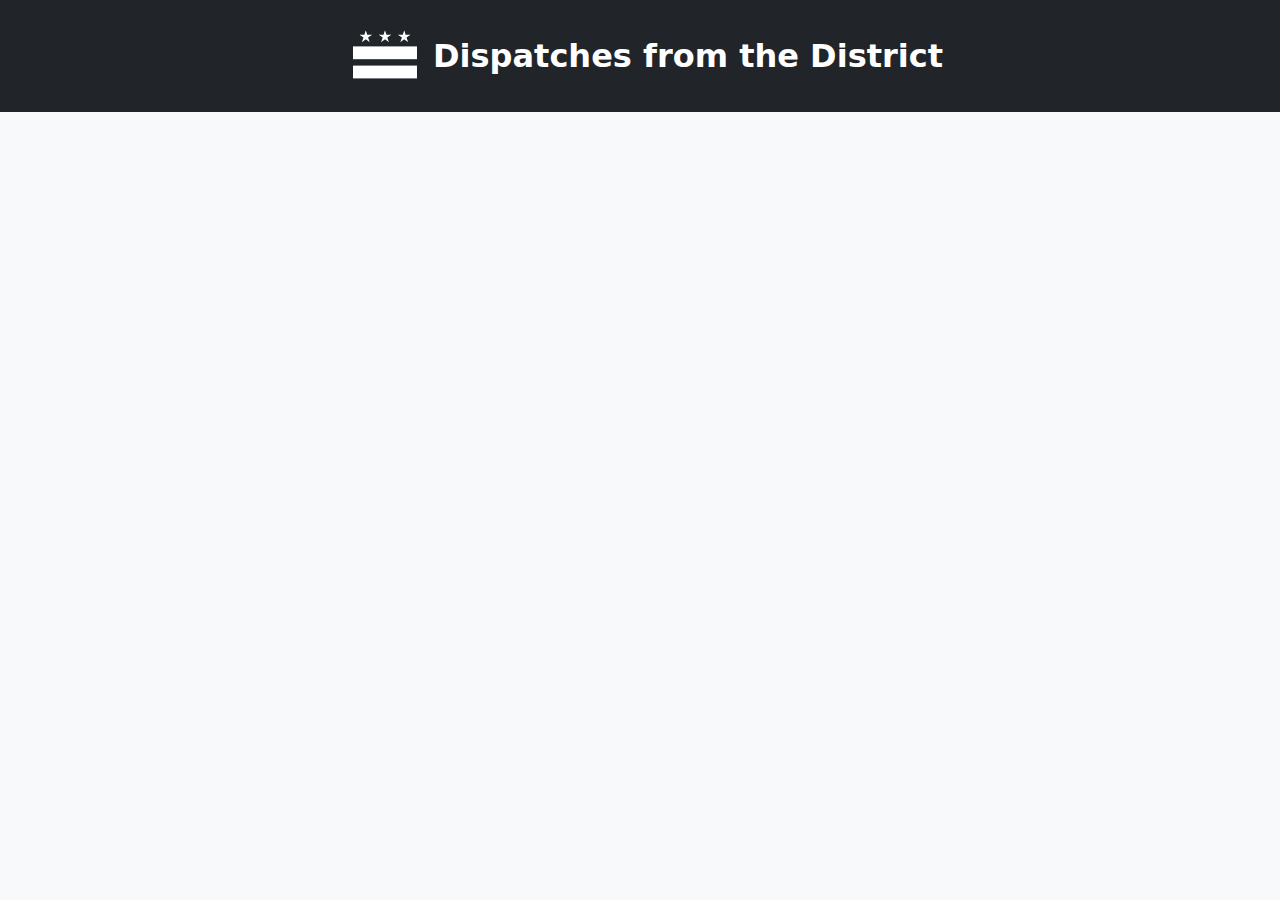
==== index.html @ f9728299 "depublish posts" ====
<!DOCTYPE html>
<html><head>
	<meta name="generator" content="Hugo 0.88.1" />
    <meta charset="utf-8">
    <meta name="viewport" content="width=device-width, initial-scale=1">
    <meta property="og:title" content="Dispatches From the District" />
    <meta property="og:type" content="article" />
    <meta property="og:url" content="https://dispatchesfromthedistrict.com/" />
    <meta property="og:image" content="https://dispatchesfromthedistrict.com" />
    <meta property="og:description" content="" />
    <meta property="og:site_name" content="Dispatches From the District" />
    <link rel="stylesheet" type="text/css" href="/css/bootstrap.css">
    <link rel="apple-touch-icon" sizes="180x180" href="/images/apple-touch-icon.png">
    <link rel="icon" type="image/png" sizes="32x32" href="/images/favicon-32x32.png">
    <link rel="icon" type="image/png" sizes="16x16" href="/images/favicon-16x16.png">
    <link rel="manifest" href="/images/site.webmanifest">
    <link rel="mask-icon" href="/images/safari-pinned-tab.svg" color="#990000">
    <meta name="msapplication-TileColor" content="#990000">
    <meta name="theme-color" content="#ffffff">
    
    
    <title>Dispatches From the District</title>
</head><body class="bg-light">
<div class="container-fluid bg-dark">
    <div class="row justify-content-center">
        <div class="col-md-12 justify-content-center d-flex">
            <nav class="navbar navbar-dark justify-content-center">
                <a class="navbar-brand display-2 m-0 m-md-3 p-md-0" href="https://dispatchesfromthedistrict.com" style="font-weight: 650;">
                    
                    <svg xmlns="http://www.w3.org/2000/svg" xmlns:xlink="http://www.w3.org/1999/xlink" height="4rem" width="4rem" viewBox="0 0 10 10">
                        <desc>Flag of Washington, D.C. (USA)</desc>
                        <defs>
                            <g id="star">
                                <g id="cone">
                                    <path id="triangle" d="M0,0 v1 h0.5 z" transform="translate(0,-1) rotate(18)"/>
                                    <use xlink:href="#triangle" transform="scale(-1,1)"/>
                                </g>
                                <use xlink:href="#cone" transform="rotate(72)"/>
                                <use xlink:href="#cone" transform="rotate(144)"/>
                                <use xlink:href="#cone" transform="rotate(216)"/>
                                <use xlink:href="#cone" transform="rotate(288)"/>
                            </g>
                        </defs>
                        <g fill="#fff">
                            <use xlink:href="#star" x="2"  y="2"/>
                            <use xlink:href="#star" x="5" y="2"/>
                            <use xlink:href="#star" x="8" y="2"/>
                            <rect height="2" width="10" y="3.5"/>
                            <rect height="2" width="10" y="6.5"/>
                        </g>
                    </svg>
                    
                </a>
                
                <a class="navbar-brand m-0 p-0" href="https://dispatchesfromthedistrict.com">
                    <h2 class="m-0 fw-bold">Dispatches from the District</h2>
                </a>
                

            </nav>
        </div>
    </div>
</div>

<div id="content">
<div id="home-jumbotron" class="jumbotron text-center">

</div>
<div class="container pt-4"><div class="row my-5 d-flex">
    
</div>
</div>





<!-- end layouts > index.html template //-->
</body>
</html>

        </div><script src="/js/feather.min.js"></script>
<script>
  feather.replace()
</script></body>
</html>
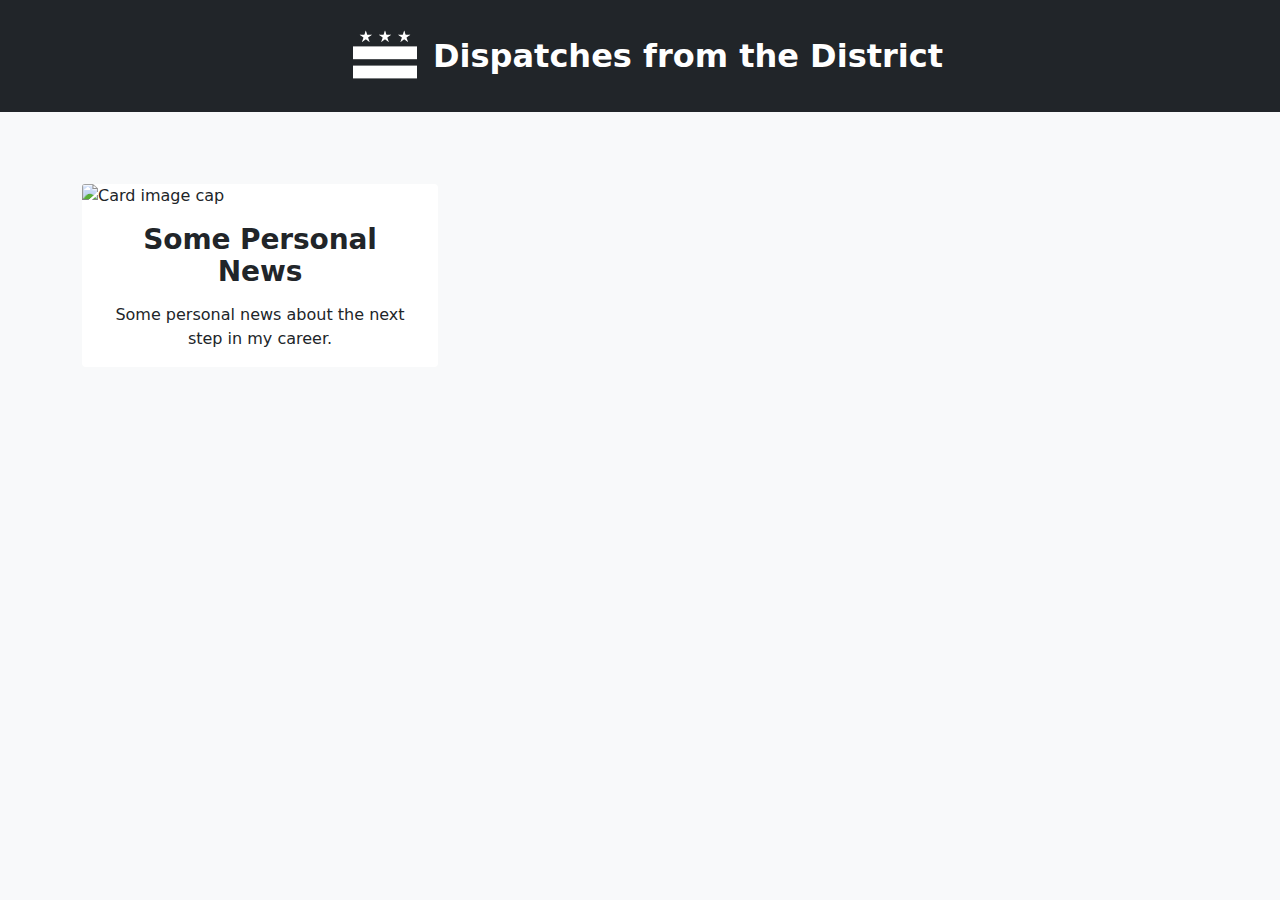
==== commit fffac8c7: "update posts" ====
--- a/index.html
+++ b/index.html
@@ -68,6 +68,28 @@
 </div>
 <div class="container pt-4"><div class="row my-5 d-flex">
     
+        
+            <div class="col-12 col-md-4 mb-2 mb-md-0">
+                <a href="/posts/some-personal-news/" class="text-decoration-none text-dark">
+                    <div class="card h-100 border-0">
+                        
+    
+        
+        <img class="card-img-top" src="https://dispatchesfromthedistrict.com/images/pk-infinite-loop-cropped_hu535661bce2c742bf7a0f6a055ac0b6d1_1352244_1280x720_fill_q75_h2_box_smart1.webp" alt="Card image cap">
+    
+                        <div class="card-body d-flex flex-column text-center">
+                            <h3 class="card-title" style="font-weight: 700; line-height: 1.125; letter-spacing: -.004em;">Some Personal News</h3>
+                            <p class="card-text mt-2">
+                                
+                                    Some personal news about the next step in my career.
+                                
+                            </p>
+                        </div>
+                    </div>
+                </a>
+            </div>
+        
+    
 </div>
 </div>
 
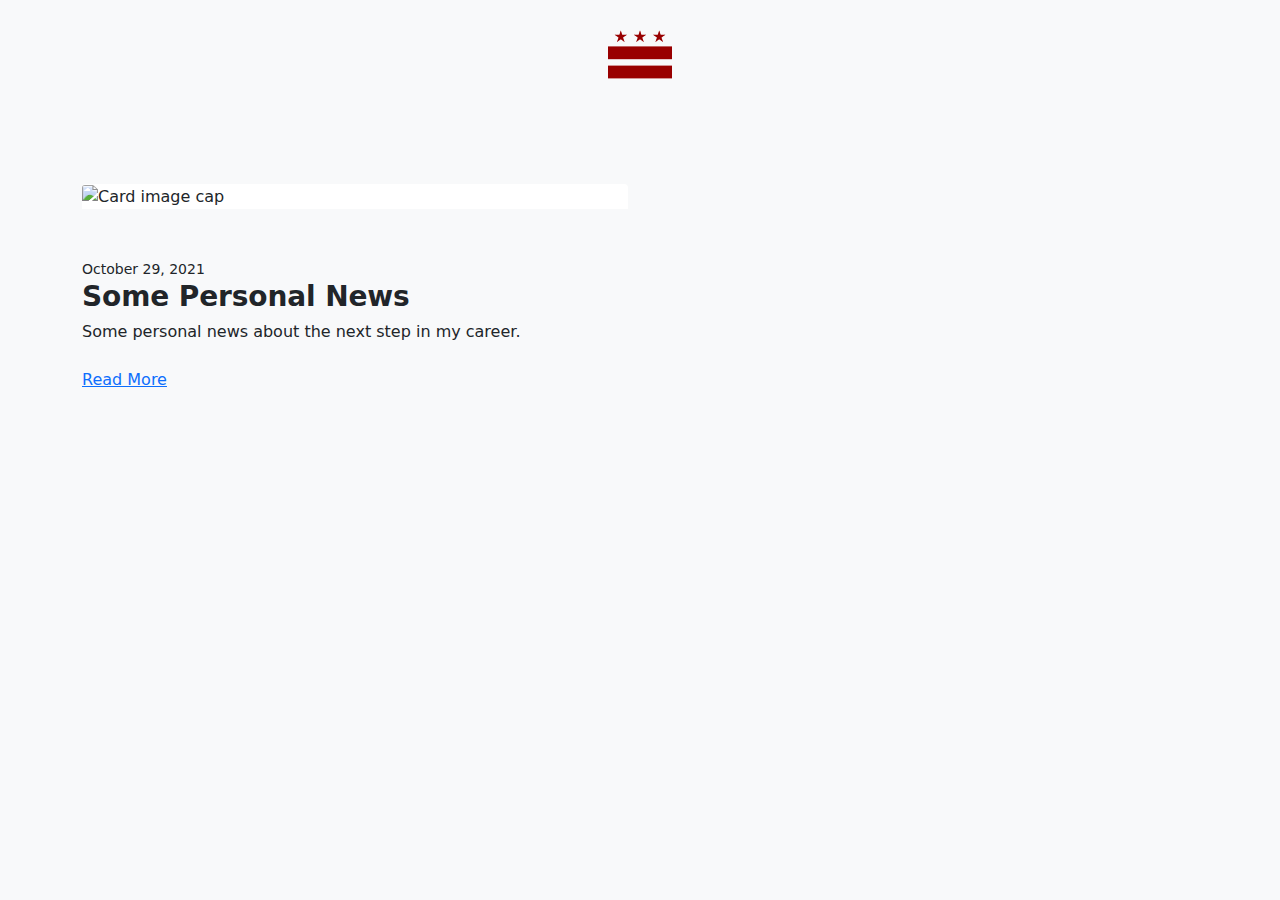
==== commit 43921876: "update blog" ====
--- a/index.html
+++ b/index.html
@@ -3,30 +3,26 @@
 	<meta name="generator" content="Hugo 0.88.1" />
     <meta charset="utf-8">
     <meta name="viewport" content="width=device-width, initial-scale=1">
-    <meta property="og:title" content="Dispatches From the District" />
-    <meta property="og:type" content="article" />
-    <meta property="og:url" content="https://dispatchesfromthedistrict.com/" />
-    <meta property="og:image" content="https://dispatchesfromthedistrict.com" />
-    <meta property="og:description" content="" />
-    <meta property="og:site_name" content="Dispatches From the District" />
     <link rel="stylesheet" type="text/css" href="/css/bootstrap.css">
     <link rel="apple-touch-icon" sizes="180x180" href="/images/apple-touch-icon.png">
     <link rel="icon" type="image/png" sizes="32x32" href="/images/favicon-32x32.png">
     <link rel="icon" type="image/png" sizes="16x16" href="/images/favicon-16x16.png">
     <link rel="manifest" href="/images/site.webmanifest">
     <link rel="mask-icon" href="/images/safari-pinned-tab.svg" color="#990000">
-    <meta name="msapplication-TileColor" content="#990000">
-    <meta name="theme-color" content="#ffffff">
+    <meta property="og:title" content="Dispatches From the District" />
+<meta property="og:type" content="article" />
+<meta property="og:url" content="https://dispatchesfromthedistrict.com/" />
+<meta property="og:description" content="" />
+<meta property="og:site_name" content="Dispatches From the District" />
     
     
     <title>Dispatches From the District</title>
 </head><body class="bg-light">
-<div class="container-fluid bg-dark">
+<div class="container-fluid bg-light">
     <div class="row justify-content-center">
         <div class="col-md-12 justify-content-center d-flex">
-            <nav class="navbar navbar-dark justify-content-center">
+            <nav class="navbar navbar-light justify-content-center">
                 <a class="navbar-brand display-2 m-0 m-md-3 p-md-0" href="https://dispatchesfromthedistrict.com" style="font-weight: 650;">
-                    
                     <svg xmlns="http://www.w3.org/2000/svg" xmlns:xlink="http://www.w3.org/1999/xlink" height="4rem" width="4rem" viewBox="0 0 10 10">
                         <desc>Flag of Washington, D.C. (USA)</desc>
                         <defs>
@@ -41,7 +37,7 @@
                                 <use xlink:href="#cone" transform="rotate(288)"/>
                             </g>
                         </defs>
-                        <g fill="#fff">
+                        <g fill="#990000">
                             <use xlink:href="#star" x="2"  y="2"/>
                             <use xlink:href="#star" x="5" y="2"/>
                             <use xlink:href="#star" x="8" y="2"/>
@@ -49,19 +45,11 @@
                             <rect height="2" width="10" y="6.5"/>
                         </g>
                     </svg>
-                    
                 </a>
-                
-                <a class="navbar-brand m-0 p-0" href="https://dispatchesfromthedistrict.com">
-                    <h2 class="m-0 fw-bold">Dispatches from the District</h2>
-                </a>
-                
-
             </nav>
         </div>
     </div>
 </div>
-
 <div id="content">
 <div id="home-jumbotron" class="jumbotron text-center">
 
@@ -69,21 +57,26 @@
 <div class="container pt-4"><div class="row my-5 d-flex">
     
         
-            <div class="col-12 col-md-4 mb-2 mb-md-0">
+            <div class="col-12 col-md-6 mb-2 mb-md-0">
                 <a href="/posts/some-personal-news/" class="text-decoration-none text-dark">
                     <div class="card h-100 border-0">
                         
     
         
-        <img class="card-img-top" src="https://dispatchesfromthedistrict.com/images/pk-infinite-loop-cropped_hu535661bce2c742bf7a0f6a055ac0b6d1_1352244_1280x720_fill_q75_h2_box_smart1.webp" alt="Card image cap">
+        <img class="card-img-top" src="https://dispatchesfromthedistrict.com/images/pk-infinite-loop_hua11f6ed1918bb7b8d4600bb81c960cae_3113049_1280x720_fill_q75_h2_box_smart1.webp" alt="Card image cap">
     
-                        <div class="card-body d-flex flex-column text-center">
-                            <h3 class="card-title" style="font-weight: 700; line-height: 1.125; letter-spacing: -.004em;">Some Personal News</h3>
-                            <p class="card-text mt-2">
+                        
+                        
+
+                        <div class="card-body d-flex flex-column text-left py-5 bg-light px-0">
+                            <time datetime="2021-10-29" class="mb-1" style="line-height: 1.28577; font-weight: 300; font-size: 14px;">October 29, 2021</time>
+                            <h3 class="card-title" style="font-weight: 600; line-height: 1.125; letter-spacing: -.004em;">Some Personal News</h3>
+                            <p class="card-text">
                                 
                                     Some personal news about the next step in my career.
                                 
                             </p>
+                            <a href="/posts/some-personal-news/" class="mt-4">Read More</a>
                         </div>
                     </div>
                 </a>
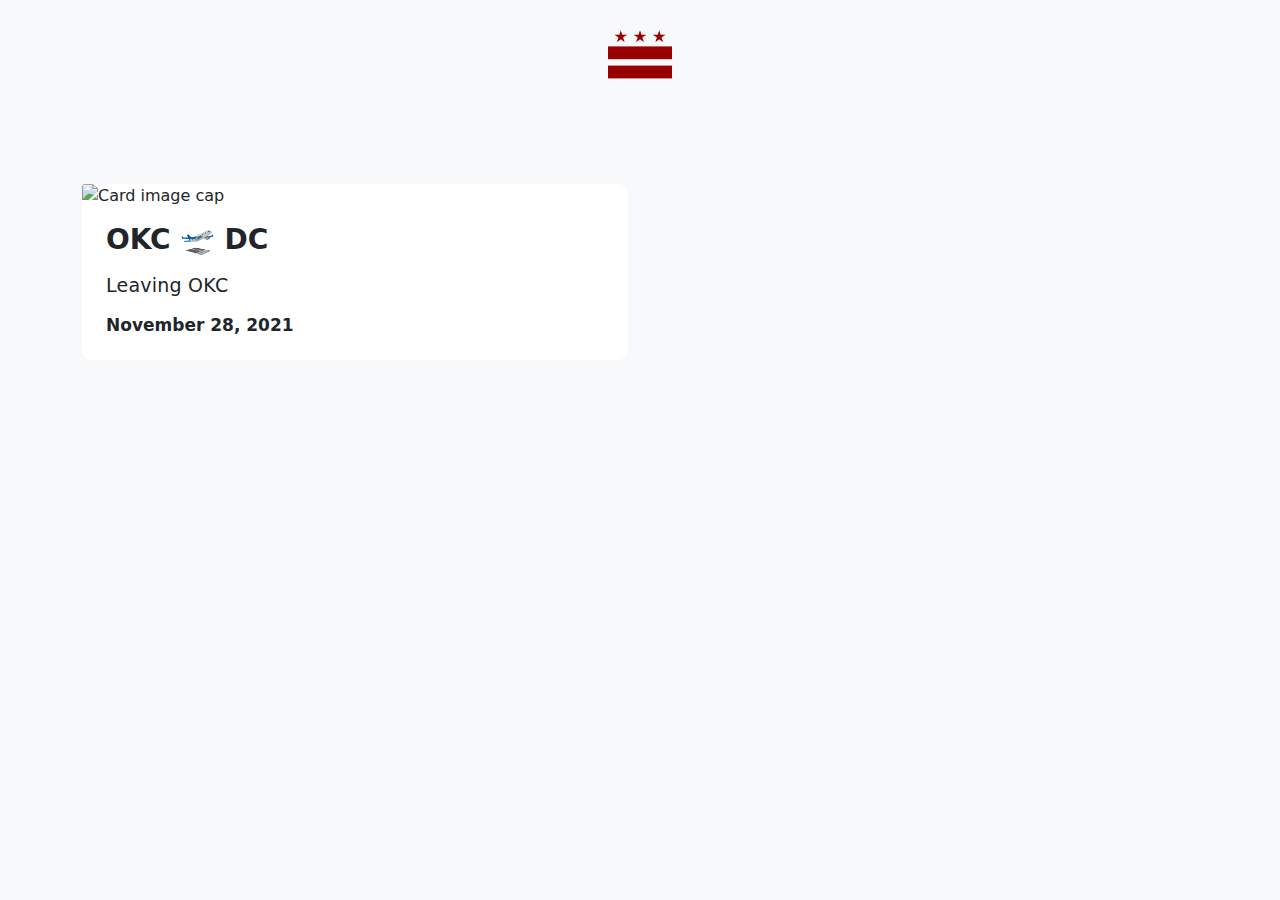
==== commit 8f287058: "site updates" ====
--- a/index.html
+++ b/index.html
@@ -4,6 +4,7 @@
     <meta charset="utf-8">
     <meta name="viewport" content="width=device-width, initial-scale=1">
     <link rel="stylesheet" type="text/css" href="/css/bootstrap.css">
+    <link rel="stylesheet" type="text/css" href="/css/theme.css">
     <link rel="apple-touch-icon" sizes="180x180" href="/images/apple-touch-icon.png">
     <link rel="icon" type="image/png" sizes="32x32" href="/images/favicon-32x32.png">
     <link rel="icon" type="image/png" sizes="16x16" href="/images/favicon-16x16.png">
@@ -17,12 +18,16 @@
     
     
     <title>Dispatches From the District</title>
-</head><body class="bg-light">
-<div class="container-fluid bg-light">
+</head>
+    <body class="bg-light">
+    
+    <div class="container-fluid bg-light">
+
     <div class="row justify-content-center">
         <div class="col-md-12 justify-content-center d-flex">
             <nav class="navbar navbar-light justify-content-center">
                 <a class="navbar-brand display-2 m-0 m-md-3 p-md-0" href="https://dispatchesfromthedistrict.com" style="font-weight: 650;">
+                    
                     <svg xmlns="http://www.w3.org/2000/svg" xmlns:xlink="http://www.w3.org/1999/xlink" height="4rem" width="4rem" viewBox="0 0 10 10">
                         <desc>Flag of Washington, D.C. (USA)</desc>
                         <defs>
@@ -45,8 +50,10 @@
                             <rect height="2" width="10" y="6.5"/>
                         </g>
                     </svg>
+                    
                 </a>
             </nav>
+
         </div>
     </div>
 </div>
@@ -58,25 +65,24 @@
     
         
             <div class="col-12 col-md-6 mb-2 mb-md-0">
-                <a href="/posts/some-personal-news/" class="text-decoration-none text-dark">
-                    <div class="card h-100 border-0">
+                <a href="/posts/moving-to-dc/" class="text-decoration-none text-dark">
+                    <div class="card h-100 border-0" style="border-radius: 10px;">
                         
     
         
-        <img class="card-img-top" src="https://dispatchesfromthedistrict.com/images/pk-infinite-loop_hua11f6ed1918bb7b8d4600bb81c960cae_3113049_1280x720_fill_q75_h2_box_smart1.webp" alt="Card image cap">
+        <img class="card-img-top" src="https://dispatchesfromthedistrict.com/images/okc-skydance-bridge-bw-small_hu575a8525c29c2696e392112ca3502653_897108_1280x720_fill_q75_h2_box_smart1.webp" alt="Card image cap">
     
                         
                         
 
-                        <div class="card-body d-flex flex-column text-left py-5 bg-light px-0">
-                            <time datetime="2021-10-29" class="mb-1" style="line-height: 1.28577; font-weight: 300; font-size: 14px;">October 29, 2021</time>
-                            <h3 class="card-title" style="font-weight: 600; line-height: 1.125; letter-spacing: -.004em;">Some Personal News</h3>
-                            <p class="card-text">
+                        <div class="card-body d-flex flex-column text-left bg-light px-0 bg-white my-0 mx-4">
+                            <h3 class="card-title" style="font-weight: 600; line-height: 1.125; letter-spacing: -.004em;">OKC 🛫 DC</h3>
+                            <p class="card-text my-2">
                                 
-                                    Some personal news about the next step in my career.
+                                    Leaving OKC
                                 
                             </p>
-                            <a href="/posts/some-personal-news/" class="mt-4">Read More</a>
+                            <time datetime="2021-11-28" class="my-2" style="line-height: 1.28577; font-weight: 600; font-size: 17px;">November 28, 2021</time>
                         </div>
                     </div>
                 </a>
--- a/css/theme.css
+++ b/css/theme.css
@@ -0,0 +1,14 @@
+img {
+    max-width: 100%;
+}
+
+p {
+    font-size: 19px;
+    line-height: 1.4211;
+    font-weight: 400;
+    letter-spacing: .012em;
+}
+
+bg-gray {
+    background-color: #f5f5f7;
+}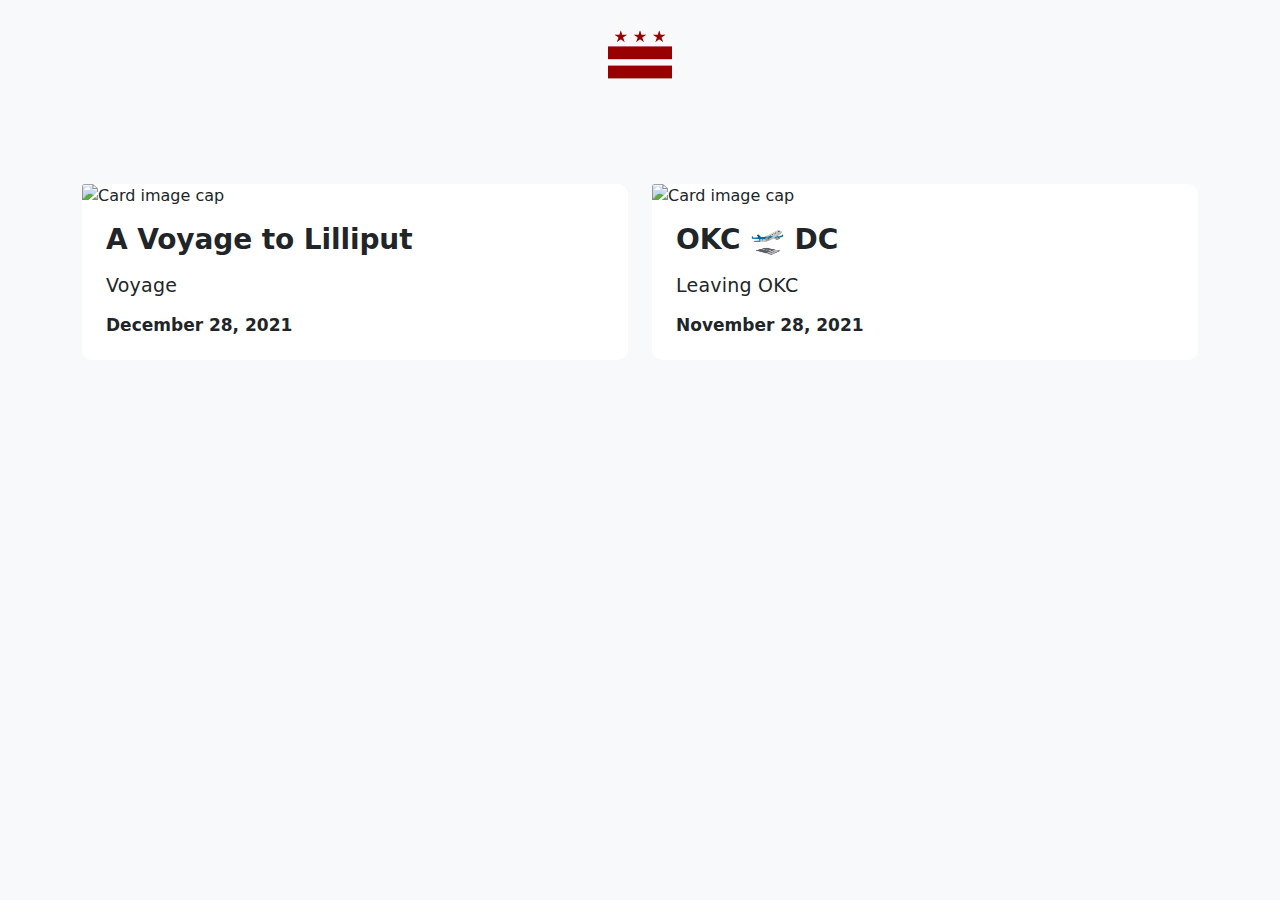
==== commit 113f0e21: "new post" ====
--- a/index.html
+++ b/index.html
@@ -1,6 +1,6 @@
 <!DOCTYPE html>
 <html><head>
-	<meta name="generator" content="Hugo 0.88.1" />
+	<meta name="generator" content="Hugo 0.91.2" />
     <meta charset="utf-8">
     <meta name="viewport" content="width=device-width, initial-scale=1">
     <link rel="stylesheet" type="text/css" href="/css/bootstrap.css">
@@ -65,6 +65,32 @@
     
         
             <div class="col-12 col-md-6 mb-2 mb-md-0">
+                <a href="/posts/voyage/" class="text-decoration-none text-dark">
+                    <div class="card h-100 border-0" style="border-radius: 10px;">
+                        
+    
+        
+        <img class="card-img-top" src="https://dispatchesfromthedistrict.com/images/okc-skydance-bridge-bw-small_hu575a8525c29c2696e392112ca3502653_897108_1280x720_fill_q75_h2_box_smart1.webp" alt="Card image cap">
+    
+                        
+                        
+
+                        <div class="card-body d-flex flex-column text-left bg-light px-0 bg-white my-0 mx-4">
+                            <h3 class="card-title" style="font-weight: 600; line-height: 1.125; letter-spacing: -.004em;">A Voyage to Lilliput</h3>
+                            <p class="card-text my-2">
+                                
+                                    Voyage
+                                
+                            </p>
+                            <time datetime="2021-12-28" class="my-2" style="line-height: 1.28577; font-weight: 600; font-size: 17px;">December 28, 2021</time>
+                        </div>
+                    </div>
+                </a>
+            </div>
+        
+    
+        
+            <div class="col-12 col-md-6 mb-2 mb-md-0">
                 <a href="/posts/moving-to-dc/" class="text-decoration-none text-dark">
                     <div class="card h-100 border-0" style="border-radius: 10px;">
                         
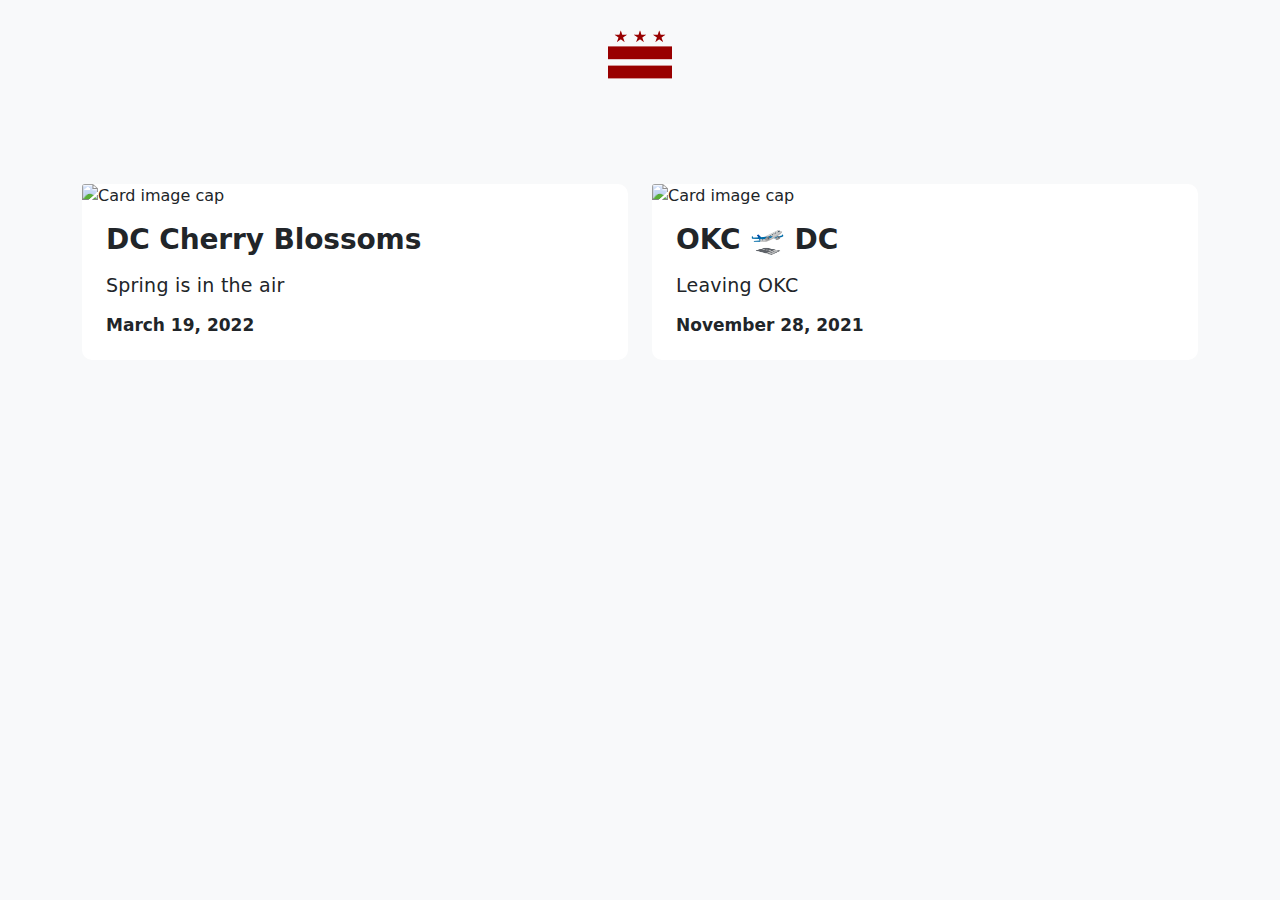
==== commit 42633205: "new post" ====
--- a/index.html
+++ b/index.html
@@ -1,6 +1,6 @@
 <!DOCTYPE html>
 <html><head>
-	<meta name="generator" content="Hugo 0.91.2" />
+	<meta name="generator" content="Hugo 0.94.2" />
     <meta charset="utf-8">
     <meta name="viewport" content="width=device-width, initial-scale=1">
     <link rel="stylesheet" type="text/css" href="/css/bootstrap.css">
@@ -65,24 +65,24 @@
     
         
             <div class="col-12 col-md-6 mb-2 mb-md-0">
-                <a href="/posts/voyage/" class="text-decoration-none text-dark">
+                <a href="/posts/dc-cherry-blossoms-photos/" class="text-decoration-none text-dark">
                     <div class="card h-100 border-0" style="border-radius: 10px;">
                         
     
         
-        <img class="card-img-top" src="https://dispatchesfromthedistrict.com/images/okc-skydance-bridge-bw-small_hu575a8525c29c2696e392112ca3502653_897108_1280x720_fill_q75_h2_box_smart1.webp" alt="Card image cap">
+        <img class="card-img-top" src="https://dispatchesfromthedistrict.com/images/2022/03/cherry-1_hufd91dd012b7d4f7cd12350f907aefa4e_5460797_1280x720_fill_q75_h2_box_smart1.webp" alt="Card image cap">
     
                         
                         
 
                         <div class="card-body d-flex flex-column text-left bg-light px-0 bg-white my-0 mx-4">
-                            <h3 class="card-title" style="font-weight: 600; line-height: 1.125; letter-spacing: -.004em;">A Voyage to Lilliput</h3>
+                            <h3 class="card-title" style="font-weight: 600; line-height: 1.125; letter-spacing: -.004em;">DC Cherry Blossoms</h3>
                             <p class="card-text my-2">
                                 
-                                    Voyage
+                                    Spring is in the air
                                 
                             </p>
-                            <time datetime="2021-12-28" class="my-2" style="line-height: 1.28577; font-weight: 600; font-size: 17px;">December 28, 2021</time>
+                            <time datetime="2022-03-19" class="my-2" style="line-height: 1.28577; font-weight: 600; font-size: 17px;">March 19, 2022</time>
                         </div>
                     </div>
                 </a>
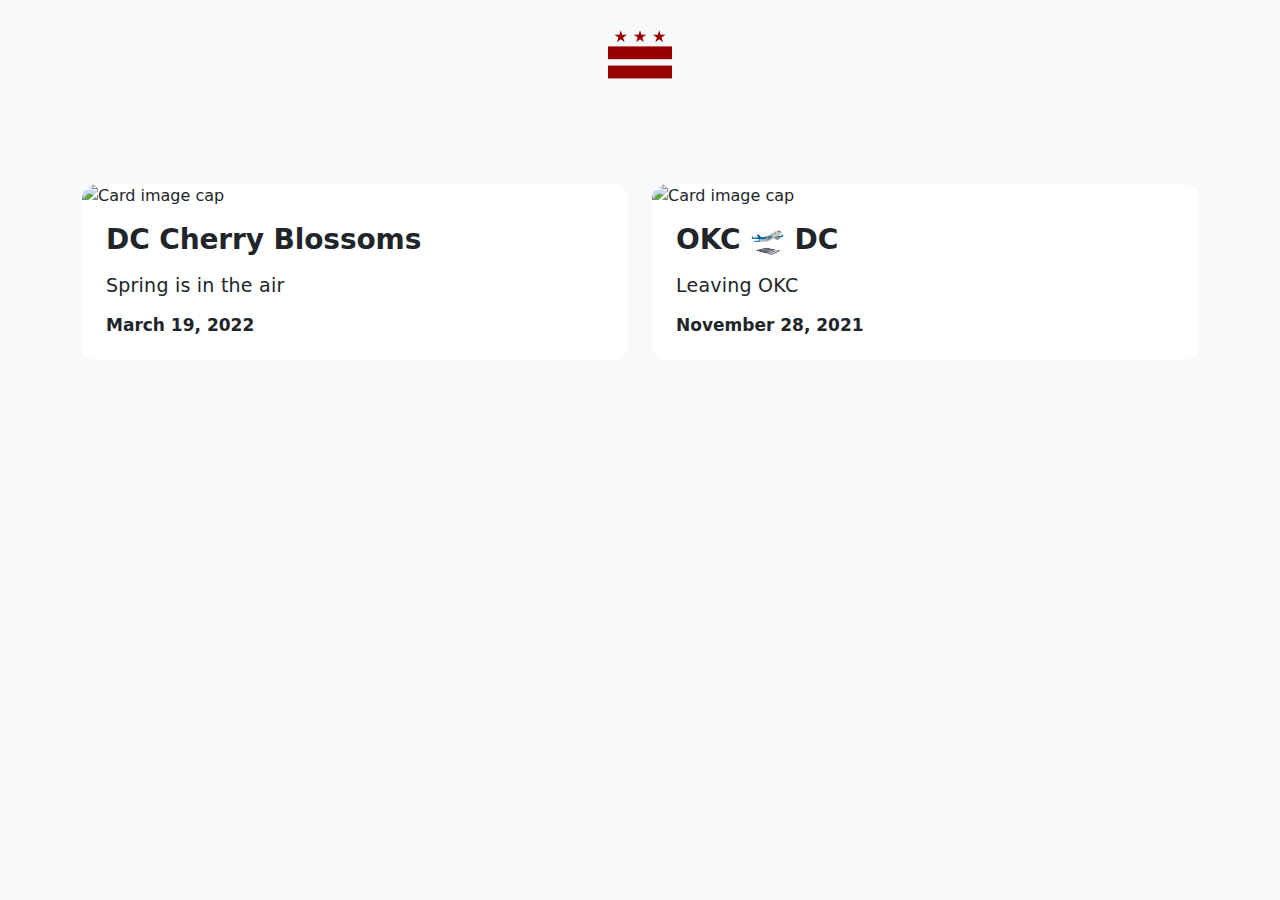
==== commit eefa0856: "radius fixes" ====
--- a/index.html
+++ b/index.html
@@ -66,11 +66,11 @@
         
             <div class="col-12 col-md-6 mb-2 mb-md-0">
                 <a href="/posts/dc-cherry-blossoms-photos/" class="text-decoration-none text-dark">
-                    <div class="card h-100 border-0" style="border-radius: 10px;">
+                    <div class="card h-100 border-0" style="border-radius: 15px;">
                         
     
         
-        <img class="card-img-top" src="https://dispatchesfromthedistrict.com/images/2022/03/cherry-1_hufd91dd012b7d4f7cd12350f907aefa4e_5460797_1280x720_fill_q75_h2_box_smart1.webp" alt="Card image cap">
+        <img class="card-img-top" style="border-top-left-radius: 15px; border-top-right-radius: 15px;" src="https://dispatchesfromthedistrict.com/images/2022/03/cherry-1_hufd91dd012b7d4f7cd12350f907aefa4e_5460797_1280x720_fill_q75_h2_box_smart1.webp" alt="Card image cap">
     
                         
                         
@@ -92,11 +92,11 @@
         
             <div class="col-12 col-md-6 mb-2 mb-md-0">
                 <a href="/posts/moving-to-dc/" class="text-decoration-none text-dark">
-                    <div class="card h-100 border-0" style="border-radius: 10px;">
+                    <div class="card h-100 border-0" style="border-radius: 15px;">
                         
     
         
-        <img class="card-img-top" src="https://dispatchesfromthedistrict.com/images/okc-skydance-bridge-bw-small_hu575a8525c29c2696e392112ca3502653_897108_1280x720_fill_q75_h2_box_smart1.webp" alt="Card image cap">
+        <img class="card-img-top" style="border-top-left-radius: 15px; border-top-right-radius: 15px;" src="https://dispatchesfromthedistrict.com/images/okc-skydance-bridge-bw-small_hu575a8525c29c2696e392112ca3502653_897108_1280x720_fill_q75_h2_box_smart1.webp" alt="Card image cap">
     
                         
                         
